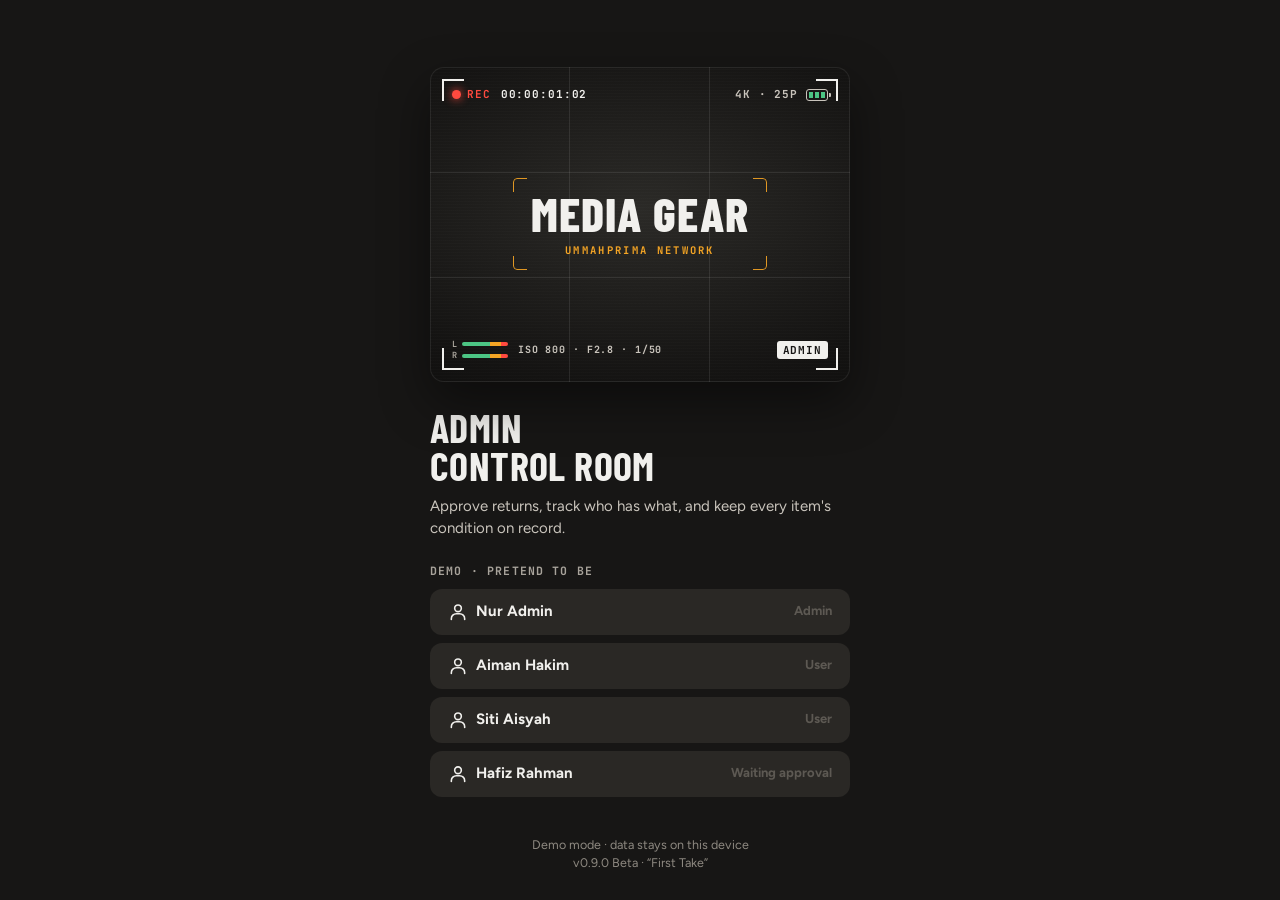
==== admin.html @ 7c08586d "Add files via upload" ====
<!doctype html>
<html lang="en">
<head>
<meta charset="utf-8">
<meta name="viewport" content="width=device-width, initial-scale=1, viewport-fit=cover">
<title>Media Gear Admin</title>
<meta name="theme-color" content="#171615">
<link rel="manifest" href="manifest-admin.webmanifest">
<link rel="icon" type="image/png" href="icons/admin-192.png">
<link rel="apple-touch-icon" href="icons/admin-apple-180.png">
<meta name="apple-mobile-web-app-capable" content="yes">
<meta name="mobile-web-app-capable" content="yes">
<meta name="apple-mobile-web-app-status-bar-style" content="black">
<meta name="apple-mobile-web-app-title" content="Media Gear Admin">
<link rel="preconnect" href="https://fonts.googleapis.com"><link rel="preconnect" href="https://fonts.gstatic.com" crossorigin><link rel="stylesheet" href="https://fonts.googleapis.com/css2?family=Barlow+Condensed:wght@600;700;800&family=Figtree:wght@400;500;600;700&family=JetBrains+Mono:wght@500;700&display=swap">
<link rel="stylesheet" href="styles.css">
</head>
<body data-app="admin">
<div id="app"></div>
<noscript>This app needs JavaScript.</noscript>
<script src="config.js"></script>
<script src="logic.js"></script>
<script src="memdb.js"></script>
<script src="ui.js"></script>
<script src="api.js"></script>
<script src="app.js"></script>
<script src="user.js"></script>
<script src="admin.js"></script>
<script>
App.boot();
if ('serviceWorker' in navigator) { try { navigator.serviceWorker.register('sw.js').catch(function () {}); } catch (e) {} }
</script>
</body>
</html>
---- styles.css ----
/* Layout: one phone-width column, sticky header, bottom tab bar, bottom sheets for actions.
   Studio-floor look: gaffer black, REC red, label-maker tape for item codes. */
:root {
  --bg: #f1f0ed;
  --surface: #ffffff;
  --surface-2: #e8e6e2;
  --ink: #171615;
  --ink-2: #5d5953;
  --line: #d9d6d0;
  --accent: #e0312b;
  --accent-ink: #ffffff;
  --accent-soft: #fbe3e1;
  --ok: #1d8a52;
  --ok-soft: #dcf1e5;
  --warn: #b86e00;
  --warn-soft: #fbeccf;
  --bad: #c42820;
  --bad-soft: #f9dcda;
  --info: #2357c4;
  --info-soft: #dfe7fa;
  --tape: #171615;
  --tape-ink: #f1f0ed;
  --bar: #171615;
  --bar-ink: #f1f0ed;
  --shadow: 0 1px 2px rgba(23, 22, 21, .06), 0 6px 18px rgba(23, 22, 21, .07);
  --f-display: "Barlow Condensed", "Arial Narrow", "Roboto Condensed", system-ui, sans-serif;
  --f-body: "Figtree", system-ui, -apple-system, "Segoe UI", Roboto, sans-serif;
  --f-mono: "JetBrains Mono", ui-monospace, "SFMono-Regular", Menlo, Consolas, monospace;
  --r: 14px;
  --nav-h: 64px;
}
@media (prefers-color-scheme: dark) {
  :root:not([data-theme="light"]) {
    --bg: #121110; --surface: #1c1b19; --surface-2: #2a2825; --ink: #f2f0ec; --ink-2: #a8a39b; --line: #34312d;
    --accent: #ff4a3f; --accent-ink: #ffffff; --accent-soft: #3a1714;
    --ok: #4cc584; --ok-soft: #12301f; --warn: #f2a93b; --warn-soft: #36270d; --bad: #ff6a5f; --bad-soft: #3a1714;
    --info: #7ea3ff; --info-soft: #18233d; --tape: #f2f0ec; --tape-ink: #121110; --bar: #000000; --bar-ink: #f2f0ec;
    --shadow: 0 1px 2px rgba(0,0,0,.4), 0 6px 18px rgba(0,0,0,.35);
    color-scheme: dark;
  }
}
:root[data-theme="dark"] {
  --bg: #121110; --surface: #1c1b19; --surface-2: #2a2825; --ink: #f2f0ec; --ink-2: #a8a39b; --line: #34312d;
  --accent: #ff4a3f; --accent-ink: #ffffff; --accent-soft: #3a1714;
  --ok: #4cc584; --ok-soft: #12301f; --warn: #f2a93b; --warn-soft: #36270d; --bad: #ff6a5f; --bad-soft: #3a1714;
  --info: #7ea3ff; --info-soft: #18233d; --tape: #f2f0ec; --tape-ink: #121110; --bar: #000000; --bar-ink: #f2f0ec;
  --shadow: 0 1px 2px rgba(0,0,0,.4), 0 6px 18px rgba(0,0,0,.35);
  color-scheme: dark;
}

* { box-sizing: border-box; }
[hidden] { display: none !important; }
html { -webkit-text-size-adjust: 100%; }
body {
  margin: 0; background: var(--bg); color: var(--ink); font: 15px/1.45 var(--f-body);
  -webkit-tap-highlight-color: transparent; overscroll-behavior-y: contain;
}
body::before { content: ""; position: fixed; inset: 0 0 auto; height: env(safe-area-inset-top, 0px); z-index: 30; background: var(--bar); }
button, input, select, textarea { font: inherit; color: inherit; }
button { cursor: pointer; }
img { max-width: 100%; }
:focus-visible { outline: 3px solid var(--accent); outline-offset: 2px; border-radius: 6px; }
h1, h2, h3 { font-family: var(--f-display); font-weight: 700; letter-spacing: .01em; text-wrap: balance; margin: 0; line-height: 1.05; }
h1 { font-size: 30px; text-transform: uppercase; }
h2 { font-size: 22px; text-transform: uppercase; }
h3 { font-size: 18px; }
.muted { color: var(--ink-2); }
.small { font-size: 13px; }
.tnum { font-variant-numeric: tabular-nums; }
.row { display: flex; align-items: center; gap: 10px; }
.row.wrap { flex-wrap: wrap; }
.between { justify-content: space-between; }
.grow { flex: 1; min-width: 0; }
.stack { display: grid; gap: 12px; }
.stack-sm { display: grid; gap: 6px; }

/* ---------- shell ---------- */
.shell { max-width: 600px; margin: 0 auto; min-height: 100vh; min-height: 100dvh; display: flex; flex-direction: column; }
.top {
  position: sticky; top: env(safe-area-inset-top, 0px); z-index: 20; background: var(--bar); color: var(--bar-ink);
  padding-block: 12px; padding-left: max(16px, env(safe-area-inset-left, 0px)); padding-right: max(16px, env(safe-area-inset-right, 0px));
  display: flex; align-items: center; gap: 12px;
}
.brand { display: flex; align-items: center; gap: 10px; min-width: 0; flex: 1; }
.rec { width: 11px; height: 11px; border-radius: 50%; background: var(--accent); box-shadow: 0 0 0 4px rgba(224, 49, 43, .25); flex: none; }
.rec.live { animation: pulse 1.6s ease-in-out infinite; }
@keyframes pulse { 50% { box-shadow: 0 0 0 7px rgba(224, 49, 43, 0); } }
.brand-text { display: grid; min-width: 0; line-height: 1; gap: 3px; }
.brand-org .mode-tag { font-size: 9px; padding: 2px 4px; margin-right: 6px; vertical-align: 1px; }
.brand-org { font: 700 10.5px/1 var(--f-mono); letter-spacing: .1em; text-transform: uppercase; color: #a8a39b; white-space: nowrap; overflow: hidden; text-overflow: ellipsis; }
.brand-name { line-height: 1; font-family: var(--f-display); font-weight: 800; font-size: 21px; text-transform: uppercase; letter-spacing: .03em; white-space: nowrap; overflow: hidden; text-overflow: ellipsis; }
.mode-tag { font: 700 11px/1 var(--f-mono); letter-spacing: .08em; padding: 5px 7px; border-radius: 4px; background: #f5a524; color: #171615; }
.avatar { width: 34px; height: 34px; border-radius: 50%; border: 2px solid rgba(255, 255, 255, .25); background: #3b3834 center/cover; color: #fff; font: 700 14px/30px var(--f-body); text-align: center; flex: none; padding: 0; }
.main {
  flex: 1; padding-top: 16px; padding-bottom: calc(var(--nav-h) + 24px + env(safe-area-inset-bottom, 0px));
  padding-left: max(16px, env(safe-area-inset-left, 0px)); padding-right: max(16px, env(safe-area-inset-right, 0px));
}
.main.has-cart { padding-bottom: calc(var(--nav-h) + 96px + env(safe-area-inset-bottom, 0px)); }
.nav {
  position: fixed; left: 0; right: 0; bottom: 0; z-index: 25; background: var(--surface); border-top: 1px solid var(--line);
  padding-bottom: env(safe-area-inset-bottom, 0px); padding-left: env(safe-area-inset-left, 0px); padding-right: env(safe-area-inset-right, 0px);
}
.nav-in { max-width: 600px; margin: 0 auto; display: grid; grid-auto-flow: column; grid-auto-columns: 1fr; height: var(--nav-h); }
.nav button { background: none; border: 0; display: grid; place-items: center; align-content: center; gap: 3px; color: var(--ink-2); font-size: 11.5px; font-weight: 600; position: relative; }
.nav button svg { width: 24px; height: 24px; }
.nav button[aria-current="page"] { color: var(--accent); }
.nav .dot { position: absolute; top: 8px; left: calc(50% + 6px); min-width: 18px; height: 18px; padding: 0 5px; border-radius: 9px; background: var(--accent); color: #fff; font: 700 11px/18px var(--f-body); }

/* ---------- pieces ---------- */
.page-head { display: flex; align-items: end; justify-content: space-between; gap: 12px; margin-bottom: 14px; }
.eyebrow { font: 700 11.5px/1 var(--f-mono); letter-spacing: .1em; text-transform: uppercase; color: var(--ink-2); }
.card { background: var(--surface); border-radius: var(--r); box-shadow: var(--shadow); }
.pad { padding: 14px; }
.list { background: var(--surface); border-radius: var(--r); box-shadow: var(--shadow); overflow: hidden; }
.list > * + * { border-top: 1px solid var(--line); }
.li { display: flex; gap: 12px; align-items: center; padding: 12px 14px; min-width: 0; }
button.li { width: 100%; background: none; border: 0; text-align: left; }
button.li:active { background: var(--surface-2); }
.li-main { flex: 1; min-width: 0; }
.li-title { font-weight: 650; overflow-wrap: anywhere; }
.li-sub { font-size: 13px; color: var(--ink-2); overflow-wrap: anywhere; }
.chev { color: var(--ink-2); flex: none; }

.tape { display: inline-block; font: 700 11px/1 var(--f-mono); letter-spacing: .06em; background: var(--tape); color: var(--tape-ink); padding: 4px 6px 3px; border-radius: 2px; white-space: nowrap; }
.pill { display: inline-flex; align-items: center; gap: 5px; font-size: 12px; font-weight: 700; padding: 3px 9px; border-radius: 999px; white-space: nowrap; }
.pill::before { content: ""; width: 6px; height: 6px; border-radius: 50%; background: currentColor; }
.p-ok { background: var(--ok-soft); color: var(--ok); }
.p-warn { background: var(--warn-soft); color: var(--warn); }
.p-bad { background: var(--bad-soft); color: var(--bad); }
.p-info { background: var(--info-soft); color: var(--info); }
.p-mute { background: var(--surface-2); color: var(--ink-2); }

.btn {
  display: inline-flex; align-items: center; justify-content: center; gap: 8px; border: 0; border-radius: 12px; min-height: 46px; padding: 0 18px;
  font-weight: 700; background: var(--surface-2); color: var(--ink); text-decoration: none; white-space: nowrap;
}
.btn svg { width: 20px; height: 20px; flex: none; }
.btn.primary { background: var(--accent); color: var(--accent-ink); }
.btn.dark { background: var(--ink); color: var(--bg); }
.btn.ghost { background: transparent; border: 1.5px solid var(--line); }
.btn.danger { background: var(--bad-soft); color: var(--bad); }
.btn.ok { background: var(--ok); color: #fff; }
.btn.block { width: 100%; }
.btn.sm { min-height: 36px; padding: 0 12px; font-size: 14px; border-radius: 10px; }
.btn:disabled { opacity: .45; cursor: not-allowed; }
.btn:active:not(:disabled) { transform: translateY(1px); }
.icon-btn { width: 40px; height: 40px; border-radius: 10px; border: 0; background: var(--surface-2); display: grid; place-items: center; flex: none; color: var(--ink); }
.icon-btn svg { width: 20px; height: 20px; }
.top .icon-btn { background: rgba(255, 255, 255, .1); color: var(--bar-ink); }

.field { display: grid; gap: 6px; }
.field > span { font-size: 13px; font-weight: 700; }
.field small { color: var(--ink-2); font-size: 12.5px; }
.input, select.input, textarea.input {
  width: 100%; min-height: 46px; border-radius: 12px; border: 1.5px solid var(--line); background: var(--surface); padding: 10px 12px; font-size: 16px;
}
textarea.input { min-height: 84px; resize: vertical; }
.input:focus { outline: none; border-color: var(--ink); }
.search { position: relative; }
.search svg { position: absolute; left: 12px; top: 50%; transform: translateY(-50%); width: 18px; height: 18px; color: var(--ink-2); }
.search .input { padding-left: 38px; }
.toggle { display: flex; align-items: center; justify-content: space-between; gap: 12px; }
.switch { position: relative; width: 50px; height: 30px; flex: none; }
.switch input { position: absolute; opacity: 0; inset: 0; margin: 0; cursor: pointer; }
.switch i { position: absolute; inset: 0; border-radius: 15px; background: var(--line); transition: background .15s; pointer-events: none; }
.switch i::after { content: ""; position: absolute; top: 3px; left: 3px; width: 24px; height: 24px; border-radius: 50%; background: #fff; transition: transform .15s; box-shadow: 0 1px 3px rgba(0,0,0,.25); }
.switch input:checked + i { background: var(--ok); }
.switch input:checked + i::after { transform: translateX(20px); }
.switch input:focus-visible + i { outline: 3px solid var(--accent); outline-offset: 2px; }

.chips { display: flex; gap: 8px; overflow-x: auto; scrollbar-width: none; padding: 2px 0 4px; margin: 0 -2px; }
.chips::-webkit-scrollbar { display: none; }
.chip { border: 1.5px solid var(--line); background: var(--surface); border-radius: 999px; padding: 8px 14px; font-weight: 700; font-size: 14px; white-space: nowrap; display: inline-flex; gap: 6px; align-items: center; flex: none; }
.chip svg { width: 17px; height: 17px; }
.chip[aria-pressed="true"] { background: var(--ink); color: var(--bg); border-color: var(--ink); }
.chip .n { font: 600 12px var(--f-mono); opacity: .7; }

.segment { display: flex; background: var(--surface-2); border-radius: 12px; padding: 3px; gap: 3px; overflow-x: auto; scrollbar-width: none; }
.segment button { flex: 1; border: 0; background: none; border-radius: 9px; padding: 8px 10px; font-weight: 700; font-size: 13.5px; color: var(--ink-2); white-space: nowrap; }
.segment button[aria-pressed="true"] { background: var(--surface); color: var(--ink); box-shadow: var(--shadow); }

/* ---------- stats strip ---------- */
.stats { display: grid; grid-template-columns: repeat(3, 1fr); gap: 1px; background: var(--line); border-radius: var(--r); overflow: hidden; box-shadow: var(--shadow); }
.stat { background: var(--surface); padding: 12px 12px 10px; min-width: 0; }
button.stat { border: 0; text-align: left; }
.stat b { display: block; font: 700 32px/1 var(--f-display); font-variant-numeric: tabular-nums; }
.stat span { font-size: 12.5px; color: var(--ink-2); font-weight: 600; }
.stat.red b { color: var(--accent); }
.stat.warn b { color: var(--warn); }
.stat.ok b { color: var(--ok); }
.stats.six { grid-template-columns: repeat(3, 1fr); }

.notice { display: flex; gap: 10px; align-items: flex-start; padding: 12px 14px; border-radius: var(--r); background: var(--warn-soft); color: var(--ink); font-size: 14px; }
.notice svg { width: 20px; height: 20px; color: var(--warn); flex: none; margin-top: 1px; }
.notice.info { background: var(--info-soft); }
.notice.info svg { color: var(--info); }

.group-h { display: flex; align-items: center; gap: 8px; margin: 18px 2px 8px; font: 700 13px/1 var(--f-mono); letter-spacing: .08em; text-transform: uppercase; color: var(--ink-2); }
.group-h svg { width: 16px; height: 16px; }
.group-h .n { margin-left: auto; font-weight: 600; }

.empty { text-align: center; padding: 36px 20px; color: var(--ink-2); }
.empty svg { width: 46px; height: 46px; color: var(--line); margin-bottom: 6px; }
.empty b { display: block; color: var(--ink); font-size: 16px; margin-bottom: 4px; }

.thumb { width: 44px; height: 44px; border-radius: 10px; background: var(--surface-2); display: grid; place-items: center; flex: none; color: var(--ink); overflow: hidden; }
.thumb svg { width: 24px; height: 24px; }
.thumb img { width: 100%; height: 100%; object-fit: cover; }

/* ---------- pick (menu) ---------- */
.pick-bar { position: sticky; top: calc(env(safe-area-inset-top, 0px) + 58px); z-index: 10; background: var(--bg); padding-block: 8px 10px; margin: -8px 0 6px; display: grid; gap: 10px; }
.menu + .group-h { margin-top: 22px; }
.menu { display: grid; grid-template-columns: repeat(2, minmax(0, 1fr)); gap: 10px; }
.dish { background: var(--surface); border-radius: var(--r); box-shadow: var(--shadow); padding: 12px; display: flex; flex-direction: column; gap: 8px; min-width: 0; position: relative; border: 2px solid transparent; transition: border-color .12s; }
.dish.in-cart { border-color: var(--accent); }
.dish .art { aspect-ratio: 16 / 10; border-radius: 10px; background: var(--surface-2); display: grid; place-items: center; color: var(--ink); overflow: hidden; max-width: 100%; }
.dish .art svg { width: 40%; height: 60%; opacity: .85; }
.dish .art img { width: 100%; height: 100%; object-fit: cover; }
.dish-name { font-weight: 700; font-size: 14.5px; line-height: 1.25; overflow-wrap: anywhere; min-height: 2.5em; }
.dish-foot { display: flex; align-items: center; justify-content: space-between; gap: 6px; margin-top: auto; }
.dish.off { opacity: .62; }
.dish.off .art { filter: grayscale(1); }
.add { width: 38px; height: 38px; border-radius: 50%; border: 0; background: var(--accent); color: #fff; display: grid; place-items: center; flex: none; }
.add svg { width: 20px; height: 20px; }
.stepper { display: flex; align-items: center; gap: 2px; background: var(--accent); color: #fff; border-radius: 999px; padding: 2px; }
.stepper button { width: 32px; height: 32px; border-radius: 50%; border: 0; background: transparent; color: #fff; display: grid; place-items: center; }
.stepper button svg { width: 16px; height: 16px; }
.stepper b { min-width: 18px; text-align: center; font-variant-numeric: tabular-nums; }
.avail { font-size: 12px; font-weight: 700; }
.avail.ok { color: var(--ok); }
.avail.no { color: var(--bad); }
.avail.warn { color: var(--warn); }

.cartbar {
  position: fixed; left: 0; right: 0; z-index: 24; bottom: calc(var(--nav-h) + env(safe-area-inset-bottom, 0px));
  padding-block: 10px; padding-left: max(16px, env(safe-area-inset-left, 0px)); padding-right: max(16px, env(safe-area-inset-right, 0px));
  pointer-events: none;
}
.cartbar .btn { pointer-events: auto; max-width: 568px; margin: 0 auto; width: 100%; min-height: 56px; border-radius: 16px; justify-content: space-between; box-shadow: 0 10px 30px rgba(224, 49, 43, .35); }
.cart-count { background: rgba(255, 255, 255, .22); border-radius: 8px; padding: 3px 9px; font-variant-numeric: tabular-nums; }

/* ---------- steps (checkout progress) ---------- */
.steps { display: grid; grid-template-columns: repeat(4, 1fr); gap: 6px; margin-bottom: 16px; }
.steps div { height: 5px; border-radius: 3px; background: var(--line); }
.steps div.on { background: var(--accent); }
.steps-l { display: grid; grid-template-columns: repeat(4, 1fr); gap: 6px; margin: -10px 0 16px; font-size: 11.5px; font-weight: 700; color: var(--ink-2); }
.steps-l .on { color: var(--ink); }

.photos { display: grid; grid-template-columns: repeat(auto-fill, minmax(86px, 1fr)); gap: 8px; }
.photos .ph { aspect-ratio: 1; border-radius: 12px; background: var(--surface-2) center/cover; position: relative; max-width: 100%; display: block; border: 0; padding: 0; }
.photos .ph .x { position: absolute; top: 4px; right: 4px; width: 26px; height: 26px; border-radius: 50%; background: rgba(0,0,0,.6); color: #fff; border: 0; display: grid; place-items: center; }
.photos .ph .x svg { width: 14px; height: 14px; }
.photos .ph.busy::after { content: ""; position: absolute; inset: 0; border-radius: 12px; background: rgba(0,0,0,.35) ; }

.done { text-align: center; padding: 26px 10px 10px; display: grid; gap: 14px; justify-items: center; }
.done .stamp { width: 92px; height: 92px; border-radius: 50%; background: var(--ok); color: #fff; display: grid; place-items: center; animation: pop .4s cubic-bezier(.2, 1.6, .4, 1); }
.done .stamp.wait { background: var(--warn); }
.done .stamp svg { width: 48px; height: 48px; }
@keyframes pop { from { transform: scale(.4); opacity: 0; } }
.done p { max-width: 34ch; margin: 0; }
.ticket { width: 100%; background: var(--surface); border-radius: var(--r); box-shadow: var(--shadow); padding: 14px; text-align: left; border-top: 4px dashed var(--line); }

/* ---------- order cards ---------- */
.order { background: var(--surface); border-radius: var(--r); box-shadow: var(--shadow); overflow: hidden; }
.order-h { padding: 12px 14px; display: flex; gap: 10px; align-items: flex-start; border-bottom: 1px solid var(--line); }
.order-b > * + * { border-top: 1px solid var(--line); }
.order-f { padding: 12px 14px; display: flex; gap: 8px; flex-wrap: wrap; border-top: 1px solid var(--line); background: var(--bg); }
.line { display: flex; gap: 12px; align-items: center; padding: 11px 14px; }
.line label { display: flex; gap: 12px; align-items: center; flex: 1; min-width: 0; cursor: pointer; }
.check { width: 24px; height: 24px; flex: none; accent-color: var(--accent); }
.kv { display: grid; grid-template-columns: auto 1fr; gap: 6px 14px; font-size: 14px; }
.kv dt { color: var(--ink-2); }
.kv dd { margin: 0; overflow-wrap: anywhere; }

/* ---------- sheet (modal) ---------- */
.scrim { position: fixed; inset: 0; z-index: 40; background: rgba(10, 9, 8, .5); display: flex; align-items: flex-end; justify-content: center; animation: fade .15s; }
@keyframes fade { from { opacity: 0; } }
.sheet {
  background: var(--bg); width: 100%; max-width: 600px; max-height: 92vh; max-height: 92dvh; border-radius: 20px 20px 0 0; overflow: auto;
  padding-top: 8px; padding-bottom: calc(18px + env(safe-area-inset-bottom, 0px));
  padding-left: max(16px, env(safe-area-inset-left, 0px)); padding-right: max(16px, env(safe-area-inset-right, 0px));
  animation: up .22s cubic-bezier(.2, .9, .3, 1);
}
@keyframes up { from { transform: translateY(40px); opacity: .4; } }
.grab { width: 40px; height: 5px; border-radius: 3px; background: var(--line); margin: 0 auto 12px; }
.sheet-h { display: flex; align-items: center; gap: 10px; margin-bottom: 14px; }
.sheet-h h2 { flex: 1; min-width: 0; }

.toast { position: fixed; left: 50%; transform: translateX(-50%); bottom: calc(var(--nav-h) + 90px + env(safe-area-inset-bottom, 0px)); z-index: 60; background: var(--ink); color: var(--bg); padding: 12px 16px; border-radius: 12px; font-weight: 600; box-shadow: var(--shadow); max-width: min(92vw, 520px); animation: up .2s; }
.toast.err { background: var(--bad); color: #fff; }

.spin { width: 22px; height: 22px; border-radius: 50%; border: 3px solid var(--line); border-top-color: var(--accent); animation: rot .7s linear infinite; }
@keyframes rot { to { transform: rotate(360deg); } }
.loading { display: grid; place-items: center; padding: 50px 0; }
.skel { height: 64px; border-radius: var(--r); background: linear-gradient(90deg, var(--surface) 0%, var(--surface-2) 50%, var(--surface) 100%); background-size: 200% 100%; animation: sk 1.2s infinite; }
@keyframes sk { to { background-position: -200% 0; } }

/* ---------- login ---------- */
.login {
  min-height: 100vh; min-height: 100dvh; display: grid; grid-template-rows: 1fr auto; background: var(--bar); color: var(--bar-ink);
  padding-block: 28px; padding-left: max(20px, env(safe-area-inset-left, 0px)); padding-right: max(20px, env(safe-area-inset-right, 0px));
}
.login-in { max-width: 420px; width: 100%; margin: auto; display: grid; gap: 26px; }
/* login hero: a camera viewfinder */
.vf {
  position: relative; aspect-ratio: 4 / 3; max-width: 100%; border-radius: 14px; overflow: hidden; color: #f1f0ed;
  background: radial-gradient(120% 90% at 50% 45%, #2b2a27 0%, #141312 62%, #0a0a09 100%);
  box-shadow: inset 0 0 0 1px rgba(255,255,255,.08), 0 20px 50px rgba(0,0,0,.45);
  font: 700 11px/1 var(--f-mono); letter-spacing: .08em; text-transform: uppercase;
}
.vf::after { content: ""; position: absolute; inset: 0; pointer-events: none; opacity: .5;
  background: repeating-linear-gradient(0deg, rgba(255,255,255,.025) 0 1px, transparent 1px 3px); }
.vf-grid { position: absolute; inset: 0; pointer-events: none;
  background:
    linear-gradient(90deg, transparent calc(33.333% - .5px), rgba(255,255,255,.09) calc(33.333% - .5px) calc(33.333% + .5px), transparent calc(33.333% + .5px) calc(66.666% - .5px), rgba(255,255,255,.09) calc(66.666% - .5px) calc(66.666% + .5px), transparent calc(66.666% + .5px)),
    linear-gradient(0deg, transparent calc(33.333% - .5px), rgba(255,255,255,.09) calc(33.333% - .5px) calc(33.333% + .5px), transparent calc(33.333% + .5px) calc(66.666% - .5px), rgba(255,255,255,.09) calc(66.666% - .5px) calc(66.666% + .5px), transparent calc(66.666% + .5px)); }
.vf-c { position: absolute; width: 22px; height: 22px; border: 0 solid #f1f0ed; }
.vf-c.tl { top: 12px; left: 12px; border-top-width: 2px; border-left-width: 2px; }
.vf-c.tr { top: 12px; right: 12px; border-top-width: 2px; border-right-width: 2px; }
.vf-c.bl { bottom: 12px; left: 12px; border-bottom-width: 2px; border-left-width: 2px; }
.vf-c.br { bottom: 12px; right: 12px; border-bottom-width: 2px; border-right-width: 2px; }
.vf-hud { position: absolute; left: 22px; right: 22px; display: flex; align-items: center; gap: 10px; z-index: 1; }
.vf-hud.vf-top { top: 22px; }
.vf-hud.vf-bot { bottom: 22px; }
.vf-rec { display: inline-flex; align-items: center; gap: 6px; color: #ff4a3f; }
.vf-rec b { width: 9px; height: 9px; border-radius: 50%; background: #ff4a3f; box-shadow: 0 0 10px #ff4a3f; animation: vfblink 1.2s steps(1) infinite; }
@keyframes vfblink { 50% { opacity: 0; } }
.vf-tc { font-variant-numeric: tabular-nums; color: #f1f0ed; }
.vf-spec { margin-left: auto; display: inline-flex; align-items: center; gap: 8px; color: #c9c4bc; }
.vf-bat { display: inline-flex; gap: 2px; padding: 2px; border: 1.5px solid #c9c4bc; border-radius: 3px; position: relative; }
.vf-bat::after { content: ""; position: absolute; right: -4px; top: 3px; width: 2px; height: 4px; background: #c9c4bc; border-radius: 0 1px 1px 0; }
.vf-bat i { width: 4px; height: 6px; background: #4cc584; }
.vf-mid { position: absolute; inset: 0; display: grid; place-items: center; padding: 0 28px; }
.vf-focus { position: relative; text-align: center; padding: 14px 18px; max-width: 100%; }
.vf-focus::before { content: ""; position: absolute; inset: 0; border: 1.5px solid #f5a524; border-radius: 4px; opacity: .9;
  -webkit-mask: linear-gradient(#000 0 0) top left / 14px 14px no-repeat, linear-gradient(#000 0 0) top right / 14px 14px no-repeat, linear-gradient(#000 0 0) bottom left / 14px 14px no-repeat, linear-gradient(#000 0 0) bottom right / 14px 14px no-repeat;
  mask: linear-gradient(#000 0 0) top left / 14px 14px no-repeat, linear-gradient(#000 0 0) top right / 14px 14px no-repeat, linear-gradient(#000 0 0) bottom left / 14px 14px no-repeat, linear-gradient(#000 0 0) bottom right / 14px 14px no-repeat;
  animation: vffocus 2.8s ease-in-out infinite; }
@keyframes vffocus { 0%, 100% { transform: scale(1.12); opacity: .4; } 35%, 75% { transform: scale(1); opacity: 1; } }
.vf-title { font: 800 clamp(34px, 11vw, 48px)/.9 var(--f-display); letter-spacing: .02em; text-transform: uppercase; text-wrap: balance; }
.vf-org { margin-top: 8px; font: 700 10.5px/1.2 var(--f-mono); letter-spacing: .22em; color: #f5a524; }
.vf-meter { display: grid; gap: 3px; }
.vf-meter span { display: flex; align-items: center; gap: 4px; font-size: 8.5px; color: #a8a39b; }
.vf-meter i { display: block; width: 46px; height: 4px; border-radius: 2px; background: linear-gradient(90deg, #4cc584 0 60%, #f5a524 60% 85%, #ff4a3f 85%); transform-origin: left; animation: vflevel .9s ease-in-out infinite alternate; }
.vf-meter span + span i { animation-duration: .7s; animation-delay: -.3s; }
@keyframes vflevel { 0% { transform: scaleX(.25); } 40% { transform: scaleX(.7); } 70% { transform: scaleX(.45); } 100% { transform: scaleX(.92); } }
.vf-exp { color: #c9c4bc; font-size: 10px; white-space: nowrap; }
.vf-mode { margin-left: auto; background: #f1f0ed; color: #171615; padding: 4px 6px 3px; border-radius: 3px; }
@media (max-width: 370px) { .vf-exp { display: none; } }
.login h1 { font-size: 40px; line-height: .95; }
.login p { color: #c9c4bc; margin: 0; }
.login .gbtn-wrap { min-height: 46px; display: grid; justify-items: start; }
.login .btn.ghost { border-color: #4a4641; color: #f1f0ed; }
.login .demo-users { display: grid; gap: 8px; }
.login .demo-users button { justify-content: flex-start; background: #2a2825; color: #f1f0ed; }
.login .fine { font-size: 12.5px; color: #8e8981; text-align: center; }
.login .err { background: #3a1714; color: #ffb3ad; padding: 10px 12px; border-radius: 10px; font-size: 14px; }

.demo-flag { font: 700 10.5px/1 var(--f-mono); letter-spacing: .06em; background: transparent; color: #f5a524; border: 1.5px dashed #f5a524; border-radius: 4px; padding: 4px 6px; flex: none; }

.timeline { display: grid; gap: 0; }
.tl { display: grid; grid-template-columns: 30px 1fr; gap: 10px; padding: 10px 0; }
.tl + .tl { border-top: 1px solid var(--line); }
.tl i { width: 30px; height: 30px; border-radius: 50%; display: grid; place-items: center; font-style: normal; }
.tl i svg { width: 16px; height: 16px; }
.tl-damage i { background: var(--bad-soft); color: var(--bad); }
.tl-service i, .tl-repair i { background: var(--ok-soft); color: var(--ok); }
.tl-note i, .tl-edit i { background: var(--surface-2); color: var(--ink-2); }
.tl-out i { background: var(--info-soft); color: var(--info); }

.hero-item { display: grid; grid-template-columns: 72px 1fr; gap: 14px; align-items: center; }
.hero-item .thumb { width: 72px; height: 72px; border-radius: 16px; }
.hero-item .thumb svg { width: 36px; height: 36px; }
.cond-grid { display: grid; grid-template-columns: repeat(3, minmax(0, 1fr)); gap: 6px; }
.cond-grid label { position: relative; }
.cond-grid input { position: absolute; opacity: 0; }
.cond-grid span { display: block; text-align: center; padding: 9px 4px; border-radius: 10px; border: 1.5px solid var(--line); font-weight: 700; font-size: 13px; background: var(--surface); cursor: pointer; }
.cond-grid input:checked + span { border-color: var(--ink); background: var(--ink); color: var(--bg); }
.cond-grid input:focus-visible + span { outline: 3px solid var(--accent); outline-offset: 2px; }

@media (min-width: 520px) {
  .menu { grid-template-columns: repeat(3, minmax(0, 1fr)); }
}
@media (prefers-reduced-motion: reduce) {
  *, *::before, *::after { animation: none !important; transition: none !important; }
}

/* ---------- dashboard: people ---------- */
.people { display: grid; gap: 10px; }
.person { background: var(--surface); border-radius: var(--r); box-shadow: var(--shadow); overflow: hidden; }
.person-h { width: 100%; display: flex; align-items: center; gap: 12px; padding: 14px; background: none; border: 0; text-align: left; }
.person-h:active { background: var(--surface-2); }
.person .chev.turn svg { width: 20px; height: 20px; transition: transform .18s; }
.person.open .chev.turn svg { transform: rotate(180deg); }
.person-b { border-top: 1px solid var(--line); }
.person-b > * + * { border-top: 1px solid var(--line); }
.avatar.lg { width: 44px; height: 44px; font-size: 15px; line-height: 40px; background: var(--surface-2); color: var(--ink); border: 0; }
.avatar.lg.me { background: var(--accent); color: #fff; }
.avatar.xl { width: 64px; height: 64px; font-size: 22px; line-height: 64px; background: var(--ink) center/cover; color: var(--bg); border: 0; }

/* ---------- pick: side menu ---------- */
.pick-top { position: sticky; top: calc(env(safe-area-inset-top, 0px) + 58px); z-index: 11; background: var(--bg); padding-block: 6px 10px; }
.pick { display: grid; grid-template-columns: 84px minmax(0, 1fr); gap: 10px; align-items: start; }
.rail {
  position: sticky; top: calc(env(safe-area-inset-top, 0px) + 122px); max-height: calc(100vh - 210px - env(safe-area-inset-bottom, 0px));
  overflow-y: auto; scrollbar-width: none; display: grid; gap: 2px; background: var(--surface-2); border-radius: var(--r); padding: 4px;
}
.rail::-webkit-scrollbar { display: none; }
.rail-b { position: relative; border: 0; background: transparent; border-radius: 10px; padding: 10px 4px 9px; display: grid; justify-items: center; gap: 4px; color: var(--ink-2); font-size: 11.5px; font-weight: 700; line-height: 1.15; text-align: center; }
.rail-b svg { width: 24px; height: 24px; }
.rail-b span { overflow-wrap: normal; word-break: normal; hyphens: auto; font-size: 11px; max-width: 100%; }
.rail-b[aria-pressed="true"] { background: var(--surface); color: var(--accent); box-shadow: var(--shadow); }
.rail-b[aria-pressed="true"]::before { content: ""; position: absolute; left: 0; top: 10px; bottom: 10px; width: 3px; border-radius: 2px; background: var(--accent); }
.rail-b i { position: absolute; top: 5px; right: 8px; font: 700 10px/16px var(--f-body); font-style: normal; min-width: 16px; height: 16px; border-radius: 8px; background: var(--accent); color: #fff; }
.pick-list { min-width: 0; }
.rows { display: grid; gap: 8px; }
.item-row { display: flex; align-items: center; gap: 10px; background: var(--surface); border-radius: var(--r); box-shadow: var(--shadow); padding: 8px 10px 8px 8px; border: 2px solid transparent; min-width: 0; }
.item-row.in-cart { border-color: var(--accent); }
.item-row.off { opacity: .6; }
.item-row.off .pic { filter: grayscale(1); }
.item-row .li-title { font-size: 14.5px; line-height: 1.25; }
.pic { width: 62px; height: 62px; border-radius: 10px; background: var(--surface-2); display: grid; place-items: center; flex: none; overflow: hidden; color: var(--ink); }
.pic img { width: 100%; height: 100%; object-fit: cover; }
.pic svg { width: 28px; height: 28px; opacity: .8; }
.thumb > svg { width: 24px; height: 24px; }

/* ---------- presets ---------- */
.preset { background: var(--surface); border-radius: var(--r); box-shadow: var(--shadow); padding: 12px; display: grid; gap: 10px; }
.preset-h { display: flex; gap: 10px; align-items: flex-start; }
.preset-items { list-style: none; margin: 0; padding: 0; display: grid; gap: 4px; }
.preset-items li { display: flex; justify-content: space-between; gap: 8px; font-size: 13.5px; padding: 6px 8px; border-radius: 8px; background: var(--bg); }
.preset-items li.bad { background: var(--bad-soft); color: var(--bad); font-weight: 700; }
.preset-items li span:last-child { font-size: 12px; white-space: nowrap; }
.bad-row { background: var(--bad-soft); }

.profile { display: flex; align-items: center; gap: 14px; }

.refresh-btn { display: inline-flex; align-items: center; gap: 6px; height: 36px; padding: 0 12px 0 10px; border-radius: 18px; border: 1.5px solid rgba(255,255,255,.22); background: rgba(255,255,255,.08); color: var(--bar-ink); font: 700 13px/1 var(--f-body); flex: none; }
.refresh-btn svg { width: 17px; height: 17px; }
.refresh-btn.spinning svg { animation: rot .7s linear infinite; }
@media (max-width: 360px) { .refresh-btn span { display: none; } .refresh-btn { padding: 0 9px; } }
.person.open .person-h { background: var(--surface); }
.person-b { background: var(--bg); padding: 4px 0 6px; border-top: 1px dashed var(--line) !important; }
.person-b > * + * { border-top: 1px solid var(--line); }
.sub-item { display: flex; align-items: center; gap: 10px; padding: 9px 14px 9px 26px; min-width: 0; }
.sub-name { font-size: 13.5px; font-weight: 650; line-height: 1.25; overflow-wrap: anywhere; }
.sub-meta { font-size: 12px; color: var(--ink-2); line-height: 1.35; overflow-wrap: anywhere; }
.thumb.sm { width: 34px; height: 34px; border-radius: 8px; }
.thumb.sm > svg { width: 18px; height: 18px; }
.sub-item .pill { font-size: 11px; padding: 2px 7px; }
.person.open .person-h .li-title { color: var(--accent); }
.item-row .take { flex: none; min-height: 34px; padding: 0 10px; font-size: 13px; }
.item-row .take svg { width: 16px; height: 16px; }
.off-row { opacity: 1; }
.off-row .pic { filter: grayscale(1); opacity: .6; }
.off-row .li-title { color: var(--ink-2); }
.handover { background: var(--surface); border-radius: var(--r); box-shadow: var(--shadow); padding: 12px; display: grid; gap: 10px; border-left: 4px solid var(--info); }
.handover.in { border-left-color: var(--ok); }

.suggest { margin-top: 12px; background: var(--warn-soft); border-radius: var(--r); padding: 12px; display: grid; gap: 10px; }
.suggest-ic { color: var(--warn); display: grid; place-items: center; width: 24px; height: 24px; flex: none; }
.suggest-ic svg { width: 22px; height: 22px; }
.suggest-list { display: grid; gap: 6px; }
.suggest-item { display: flex; align-items: center; gap: 10px; background: var(--surface); border-radius: 10px; padding: 7px 8px; min-width: 0; }
.add.sm { width: 32px; height: 32px; }
.add.sm svg { width: 17px; height: 17px; }

.avail.take { color: var(--accent); }

.preset-items li.st-blocked { background: var(--bad-soft); color: var(--bad); font-weight: 700; }
.preset-items li.st-take { background: var(--info-soft); color: var(--info); font-weight: 600; }
.preset-items li.st-mine { background: var(--ok-soft); color: var(--ok); }
.preset-items li.st-free span:last-child { color: var(--ok); font-weight: 600; }
.preset-items li span:last-child { white-space: normal; text-align: right; }

.cond { display: grid; gap: 8px; }
.cond-grid span { display: grid !important; gap: 2px; padding: 8px 4px !important; }
.cond-grid span b { font-size: 13px; }
.cond-grid span small { font-size: 10.5px; font-weight: 500; opacity: .75; line-height: 1.15; }
.cond-grid input[value="Incomplete"]:checked + span { background: var(--warn); border-color: var(--warn); color: #171615; }
.cond-grid input[value="Damaged"]:checked + span, .cond-grid input[value="Lost"]:checked + span { background: var(--bad); border-color: var(--bad); color: #fff; }
.cond-grid input[value="Good"]:checked + span { background: var(--ok); border-color: var(--ok); color: #fff; }
.cond.needs .cond-label { color: var(--bad); }
.cond.needs textarea { border-color: var(--bad); }
.cond textarea.input { min-height: 56px; }
.cond-chips { flex-wrap: wrap; overflow: visible; }
.chip.sm { padding: 5px 10px; font-size: 12.5px; font-weight: 600; }
.item-issue { display: flex; gap: 5px; align-items: flex-start; margin-top: 4px; font-size: 12px; font-weight: 600; color: var(--warn); line-height: 1.3; overflow-wrap: anywhere; }
.item-issue svg { width: 13px; height: 13px; flex: none; margin-top: 1px; }

/* ---------- header apps button ---------- */
.apps-btn { position: relative; width: 36px; height: 36px; border-radius: 10px; border: 0; background: rgba(255,255,255,.1); color: var(--bar-ink); display: grid; place-items: center; flex: none; padding: 0; }
.apps-btn svg { width: 19px; height: 19px; }
.apps-btn .rec { position: absolute; top: -2px; right: -2px; width: 9px; height: 9px; box-shadow: 0 0 0 2px var(--bar); }

/* ---------- hub ---------- */
.hub { min-height: 100vh; min-height: 100dvh; background: var(--bg); padding-bottom: calc(28px + env(safe-area-inset-bottom, 0px)); }
.hub-in { max-width: 600px; margin: 0 auto; padding-left: max(16px, env(safe-area-inset-left, 0px)); padding-right: max(16px, env(safe-area-inset-right, 0px)); }
.hub-top {
  position: sticky; top: env(safe-area-inset-top, 0px); z-index: 20; background: var(--bar); color: var(--bar-ink); display: flex; align-items: center; gap: 12px;
  padding-block: 12px; padding-left: max(16px, env(safe-area-inset-left, 0px)); padding-right: max(16px, env(safe-area-inset-right, 0px));
}
.hub-mark { display: grid; grid-template-columns: repeat(2, 13px); gap: 3px; flex: none; }
.hub-mark span { width: 13px; height: 13px; border-radius: 3px; background: #f1f0ed; }
.hub-mark span:nth-child(2) { background: var(--accent); border-radius: 50%; }
.hub-mark span:nth-child(3) { opacity: .55; }
.hub-mark span:nth-child(4) { opacity: .3; }
.hub-brand { display: grid; gap: 3px; min-width: 0; flex: 1; line-height: 1; }
.hub-brand b { font: 800 18px/1 var(--f-display); text-transform: uppercase; letter-spacing: .03em; white-space: nowrap; overflow: hidden; text-overflow: ellipsis; }
.hub-brand span { font: 700 10.5px/1 var(--f-mono); letter-spacing: .14em; text-transform: uppercase; color: #a8a39b; }
.hub-hero { background: var(--bar); color: var(--bar-ink); padding-block: 10px 54px; position: relative; overflow: hidden; }
.hub-hero::after { content: ""; position: absolute; inset: 0; pointer-events: none; opacity: .5;
  background: radial-gradient(60% 120% at 100% 0%, rgba(224,49,43,.28), transparent 60%), repeating-linear-gradient(0deg, rgba(255,255,255,.03) 0 1px, transparent 1px 3px); }
.hub-hero .hub-in { position: relative; z-index: 1; display: grid; gap: 6px; }
.hub-hero h1 { font-size: 44px; }
.hub-hero p { margin: 0; color: #c9c4bc; }
.hub-main { margin-top: -34px; position: relative; z-index: 2; display: grid; gap: 12px; }
.hub-main .group-h { margin: 16px 2px 2px; }

.app-card { background: var(--surface); border-radius: 18px; box-shadow: var(--shadow); color: var(--ink); }
.app-card.live { overflow: hidden; border: 2px solid var(--accent); }
.app-open { width: 100%; display: flex; align-items: center; gap: 14px; padding: 16px; background: none; border: 0; text-align: left; }
.app-open:active { background: var(--surface-2); }
.app-ic { width: 56px; height: 56px; border-radius: 16px; display: grid; place-items: center; flex: none; background: var(--ink); color: var(--bg); position: relative; }
.app-ic svg { width: 28px; height: 28px; }
.app-card.live .app-ic::after { content: ""; position: absolute; top: 7px; right: 7px; width: 8px; height: 8px; border-radius: 50%; background: var(--accent); box-shadow: 0 0 0 2px var(--ink); }
.app-name { display: block; font: 800 22px/1.05 var(--f-display); text-transform: uppercase; letter-spacing: .02em; }
.app-desc { display: block; font-size: 13.5px; color: var(--ink-2); margin-top: 3px; }
.app-stats { display: grid; gap: 2px; margin-top: 8px; font-size: 12.5px; color: var(--ink-2); }
.app-stats b { color: var(--ink); }
.app-stats b.hot { color: var(--accent); }
.app-stats i { font-style: normal; opacity: .5; }
.skel-line { display: block; width: 160px; height: 12px; border-radius: 6px; background: var(--surface-2); }
.app-go { width: 40px; height: 40px; border-radius: 50%; background: var(--accent); color: #fff; display: grid; place-items: center; flex: none; }
.app-go svg { width: 20px; height: 20px; }
.app-admin { width: 100%; display: flex; align-items: center; gap: 8px; padding: 12px 16px; border: 0; border-top: 1px solid var(--line); background: var(--bg); font-weight: 700; color: var(--ink); text-align: left; }
.app-admin svg { width: 18px; height: 18px; }
.app-admin span:first-of-type { flex: 1; }
.app-badge { min-width: 22px; height: 22px; border-radius: 11px; padding: 0 7px; background: var(--accent); color: #fff; font: 700 12px/22px var(--f-body); text-align: center; }

.soon-grid { display: grid; grid-template-columns: repeat(2, minmax(0, 1fr)); gap: 10px; }
.soon-grid > :last-child:nth-child(odd) { grid-column: 1 / -1; }
.app-card.soon { display: grid; justify-items: start; gap: 6px; padding: 14px; border: 0; text-align: left; box-shadow: none; background: var(--surface); outline: 1.5px dashed var(--line); outline-offset: -1.5px; }
.app-card.soon .app-ic { width: 44px; height: 44px; border-radius: 12px; background: var(--surface-2); color: var(--ink-2); }
.app-card.soon .app-ic svg { width: 22px; height: 22px; }
.app-card.soon .app-name { font-size: 18px; color: var(--ink-2); }
.app-card.soon .app-desc { font-size: 12.5px; margin: 0; }
.app-card.soon .pill { margin-top: 4px; }
.vf-title.hub-title { font-size: clamp(30px, 9.5vw, 42px); }

.app-stats span { white-space: nowrap; }

.ver { display: inline-block; vertical-align: 3px; margin-left: 4px; font: 700 10px/1 var(--f-mono); letter-spacing: .06em; text-transform: uppercase; padding: 3px 6px; border-radius: 4px; background: #f5a524; color: #171615; }
.app-note { display: flex; gap: 6px; align-items: flex-start; margin-top: 2px; padding: 8px 9px; border-radius: 10px; background: var(--bg); font-size: 12px; line-height: 1.35; color: var(--ink); }
.app-note svg { width: 14px; height: 14px; flex: none; margin-top: 1px; color: #f5a524; }
.hub-foot { margin-top: 18px; display: grid; justify-items: center; gap: 4px; text-align: center; font-size: 12px; color: var(--ink-2); }
.hub-foot b { color: var(--ink); }
.hub-mark.sm { grid-template-columns: repeat(2, 8px); gap: 2px; margin-bottom: 4px; }
.hub-mark.sm span { width: 8px; height: 8px; border-radius: 2px; background: var(--ink); }
.hub-mark.sm span:nth-child(2) { background: var(--accent); border-radius: 50%; }
.soon-grid { align-items: start; }
.app-card.soon { align-content: start; }
.app-card.soon .pill { justify-self: start; }

.app-group { display: block; font: 700 11px/1 var(--f-mono); letter-spacing: .14em; text-transform: uppercase; color: var(--accent); margin-bottom: 5px; }

.app-card.live .app-name { text-wrap: balance; }

.app-card.live .ver { margin: 6px 0 2px; vertical-align: 0; }
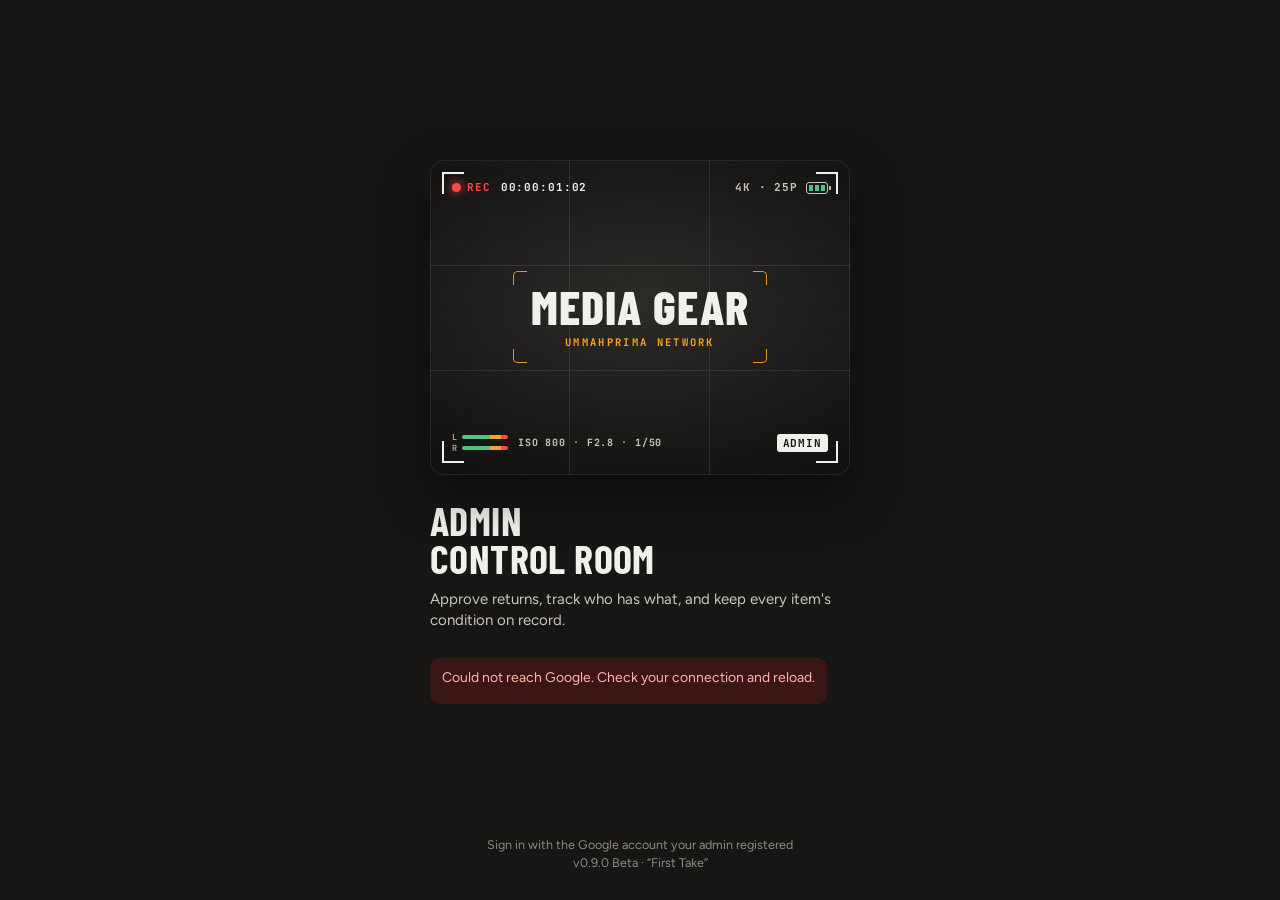
==== commit aef9e3d9: "Add files via upload" ====
--- a/admin.html
+++ b/admin.html
@@ -16,7 +16,7 @@
 <link rel="stylesheet" href="styles.css">
 </head>
 <body data-app="admin">
-<div id="app"></div>
+<div id="app"><div class="boot" role="status" aria-label="Loading"><div class="boot-vf"><span class="boot-rec"><b></b>REC</span><i class="tl"></i><i class="tr"></i><i class="bl"></i><i class="br"></i><svg class="boot-ap" viewBox="0 0 24 24" fill="none" stroke="currentColor" stroke-width="1.6" stroke-linecap="round" stroke-linejoin="round" aria-hidden="true"><circle cx="12" cy="12" r="10"/><path d="M14.31 8l5.74 9.94M9.69 8h11.48M7.38 12l5.74-9.94M9.69 16L3.95 6.06M14.31 16H2.83M16.62 12l-5.74 9.94"/></svg></div><div class="boot-name">Media Gear Admin</div><div class="boot-msg"><span>Opening the store room</span><span>Checking the gear</span><span>Charging batteries</span><span>Almost rolling</span></div><div class="boot-bar"><i></i></div></div></div>
 <noscript>This app needs JavaScript.</noscript>
 <script src="config.js"></script>
 <script src="logic.js"></script>
--- a/styles.css
+++ b/styles.css
@@ -538,14 +538,11 @@
 .app-admin span:first-of-type { flex: 1; }
 .app-badge { min-width: 22px; height: 22px; border-radius: 11px; padding: 0 7px; background: var(--accent); color: #fff; font: 700 12px/22px var(--f-body); text-align: center; }
 
-.soon-grid { display: grid; grid-template-columns: repeat(2, minmax(0, 1fr)); gap: 10px; }
-.soon-grid > :last-child:nth-child(odd) { grid-column: 1 / -1; }
-.app-card.soon { display: grid; justify-items: start; gap: 6px; padding: 14px; border: 0; text-align: left; box-shadow: none; background: var(--surface); outline: 1.5px dashed var(--line); outline-offset: -1.5px; }
+.soon-grid { display: grid; grid-template-columns: repeat(3, minmax(0, 1fr)); gap: 10px; }
+.app-card.soon { display: grid; justify-items: center; align-content: start; gap: 8px; padding: 14px 6px; border: 0; text-align: center; box-shadow: none; background: var(--surface); outline: 1.5px dashed var(--line); outline-offset: -1.5px; }
 .app-card.soon .app-ic { width: 44px; height: 44px; border-radius: 12px; background: var(--surface-2); color: var(--ink-2); }
 .app-card.soon .app-ic svg { width: 22px; height: 22px; }
-.app-card.soon .app-name { font-size: 18px; color: var(--ink-2); }
-.app-card.soon .app-desc { font-size: 12.5px; margin: 0; }
-.app-card.soon .pill { margin-top: 4px; }
+.app-card.soon .app-name { font-size: 12.5px; line-height: 1.15; letter-spacing: .01em; color: var(--ink-2); }
 .vf-title.hub-title { font-size: clamp(30px, 9.5vw, 42px); }
 
 .app-stats span { white-space: nowrap; }
@@ -558,12 +555,91 @@
 .hub-mark.sm { grid-template-columns: repeat(2, 8px); gap: 2px; margin-bottom: 4px; }
 .hub-mark.sm span { width: 8px; height: 8px; border-radius: 2px; background: var(--ink); }
 .hub-mark.sm span:nth-child(2) { background: var(--accent); border-radius: 50%; }
-.soon-grid { align-items: start; }
-.app-card.soon { align-content: start; }
-.app-card.soon .pill { justify-self: start; }
 
 .app-group { display: block; font: 700 11px/1 var(--f-mono); letter-spacing: .14em; text-transform: uppercase; color: var(--accent); margin-bottom: 5px; }
 
 .app-card.live .app-name { text-wrap: balance; }
 
 .app-card.live .ver { margin: 6px 0 2px; vertical-align: 0; }
+
+/* v0.9.2 · return check: untick items that did not come back */
+.rtoggle { display: flex; align-items: center; gap: 8px; font-size: 12.5px; font-weight: 700; color: var(--ink-2); flex: none; cursor: pointer; }
+.rline.kept > .row b { color: var(--ink-2); text-decoration: line-through; text-decoration-thickness: 1.5px; }
+.rline .notice { margin: 0; }
+
+/* v0.9.2 · team preset editor */
+.pe-row { display: flex; align-items: center; gap: 10px; padding-right: 10px; }
+.pe-row.on { background: color-mix(in srgb, var(--accent) 7%, var(--surface)); }
+.pe-tick { display: flex; align-items: center; gap: 12px; flex: 1; min-width: 0; cursor: pointer; }
+.pe-tick .li-main { display: grid; min-width: 0; }
+.pe-tick .li-title { white-space: nowrap; overflow: hidden; text-overflow: ellipsis; }
+.stepper.sm button { width: 28px; height: 28px; }
+#pe-tools { min-height: 36px; }
+.chips.wrap { flex-wrap: wrap; overflow: visible; }
+.pe-user { position: relative; cursor: pointer; }
+.pe-user input { position: absolute; opacity: 0; pointer-events: none; }
+.pe-user:has(input:checked) { background: var(--ink); color: var(--bg); border-color: var(--ink); }
+.pe-user:has(input:focus-visible) { outline: 3px solid var(--accent); outline-offset: 2px; }
+
+/* v0.9.3 · chip rows: wrap on computers, fade hint on phones */
+.chips.fade-r { -webkit-mask-image: linear-gradient(90deg, #000 calc(100% - 44px), transparent); mask-image: linear-gradient(90deg, #000 calc(100% - 44px), transparent); }
+.chips.fade-l { -webkit-mask-image: linear-gradient(90deg, transparent, #000 44px); mask-image: linear-gradient(90deg, transparent, #000 44px); }
+.chips.fade-l.fade-r { -webkit-mask-image: linear-gradient(90deg, transparent, #000 44px, #000 calc(100% - 44px), transparent); mask-image: linear-gradient(90deg, transparent, #000 44px, #000 calc(100% - 44px), transparent); }
+@media (hover: hover) and (pointer: fine) {
+  .chips { flex-wrap: wrap; overflow: visible; row-gap: 8px; }
+}
+
+/* v0.9.3 · loading animations */
+.boot { min-height: 100vh; min-height: 100dvh; display: grid; place-items: center; align-content: center; gap: 16px; padding: 24px; text-align: center; background: radial-gradient(90% 60% at 50% 40%, #26221f 0%, #171615 60%, #0e0d0c 100%); color: #f1f0ed; }
+.boot-vf { position: relative; width: 112px; height: 78px; display: grid; place-items: center; }
+.boot-vf i { position: absolute; width: 20px; height: 20px; border: 2.5px solid rgba(241, 240, 237, .9); animation: bootc 1.8s ease-in-out infinite; }
+.boot-vf i.tl { left: 0; top: 0; border-right: 0; border-bottom: 0; border-radius: 7px 0 0 0; --dx: 6px; --dy: 5px; }
+.boot-vf i.tr { right: 0; top: 0; border-left: 0; border-bottom: 0; border-radius: 0 7px 0 0; --dx: -6px; --dy: 5px; }
+.boot-vf i.bl { left: 0; bottom: 0; border-right: 0; border-top: 0; border-radius: 0 0 0 7px; --dx: 6px; --dy: -5px; }
+.boot-vf i.br { right: 0; bottom: 0; border-left: 0; border-top: 0; border-radius: 0 0 7px 0; --dx: -6px; --dy: -5px; }
+@keyframes bootc { 0%, 100% { transform: translate(0, 0); } 50% { transform: translate(var(--dx), var(--dy)); } }
+.boot-ap { width: 32px; height: 32px; color: #f1f0ed; animation: bootap 2.4s cubic-bezier(.6, 0, .4, 1) infinite; }
+@keyframes bootap { 0% { transform: rotate(0) scale(.88); } 50% { transform: rotate(180deg) scale(1.06); } 100% { transform: rotate(360deg) scale(.88); } }
+.boot-rec { position: absolute; left: 1px; top: -22px; display: flex; align-items: center; gap: 6px; font: 700 9.5px var(--f-mono); letter-spacing: .16em; color: #f1f0ed; }
+.boot-rec b { width: 7px; height: 7px; border-radius: 50%; background: #ff4a3f; box-shadow: 0 0 10px #ff4a3f; animation: vfblink 1s steps(1) infinite; }
+.boot-name { font: 800 17px/1 var(--f-display); text-transform: uppercase; letter-spacing: .04em; }
+.boot-msg { position: relative; width: 240px; height: 16px; font: 700 10.5px var(--f-mono); letter-spacing: .12em; text-transform: uppercase; color: #a8a39b; }
+.boot-msg span { position: absolute; inset: 0; opacity: 0; animation: bootmsg 6.4s infinite; }
+.boot-msg span:nth-child(2) { animation-delay: 1.6s; }
+.boot-msg span:nth-child(3) { animation-delay: 3.2s; }
+.boot-msg span:nth-child(4) { animation-delay: 4.8s; }
+@keyframes bootmsg { 0% { opacity: 0; transform: translateY(6px); } 4%, 21% { opacity: 1; transform: none; } 25%, 100% { opacity: 0; transform: translateY(-6px); } }
+.boot-bar { width: 112px; height: 2px; border-radius: 2px; background: rgba(255, 255, 255, .12); overflow: hidden; }
+.boot-bar i { display: block; width: 40%; height: 100%; border-radius: 2px; background: #ff4a3f; animation: bootbar 1.25s ease-in-out infinite; }
+@keyframes bootbar { from { transform: translateX(-110%); } to { transform: translateX(260%); } }
+
+.ld { min-height: calc(100vh - 220px); min-height: calc(100dvh - 220px); display: grid; place-items: center; align-content: center; gap: 10px; font: 700 11px var(--f-mono); letter-spacing: .14em; text-transform: uppercase; color: var(--ink-2); animation: ldin .3s .2s both; }
+@keyframes ldin { from { opacity: 0; transform: scale(.92); } to { opacity: 1; transform: none; } }
+.ld-ap svg { width: 30px; height: 30px; color: var(--accent); display: block; animation: bootap 1.6s cubic-bezier(.6, 0, .4, 1) infinite; }
+.skel:nth-child(2) { animation-delay: .12s; }
+.skel:nth-child(3) { animation-delay: .24s; }
+
+html.is-busy::after { content: ""; position: fixed; left: 0; right: 0; top: 0; height: 3px; z-index: 200; pointer-events: none;
+  background: linear-gradient(90deg, transparent, var(--accent), #ffb199, var(--accent), transparent) no-repeat; background-size: 45% 100%; animation: netbar 1.05s linear infinite; }
+@keyframes netbar { from { background-position: -60% 0; } to { background-position: 160% 0; } }
+
+@media (prefers-reduced-motion: reduce) {
+  .boot-msg span:first-child, .ld { opacity: 1; }
+}
+
+/* two buttons in the bottom bar (Cancel + main action) */
+.cartbar .bar2 { display: flex; gap: 10px; max-width: 568px; margin: 0 auto; pointer-events: auto; }
+.cartbar .bar2 .btn { width: auto; margin: 0; }
+.cartbar .bar2 .btn.ghost { flex: none; background: var(--surface); box-shadow: 0 10px 30px rgba(0, 0, 0, .18); justify-content: center; padding: 0 18px; }
+.cartbar .bar2 .btn.primary { flex: 1; min-width: 0; }
+
+/* activity log in plain words */
+.li.act { align-items: flex-start; }
+.act-ic { width: 38px; height: 38px; border-radius: 12px; display: grid; place-items: center; flex: none; background: var(--surface-2); color: var(--ink-2); }
+.act-ic svg { width: 19px; height: 19px; }
+.act-ic.t-red { background: var(--accent-soft); color: var(--accent); }
+.act-ic.t-ok { background: var(--ok-soft); color: var(--ok); }
+.act-ic.t-warn { background: var(--warn-soft); color: var(--warn); }
+.act-ic.t-bad { background: var(--bad-soft); color: var(--bad); }
+.act-ic.t-info { background: var(--info-soft); color: var(--info); }
+.act-text { font-size: 14px; line-height: 1.35; color: var(--ink); margin: 2px 0 3px; overflow-wrap: anywhere; }
